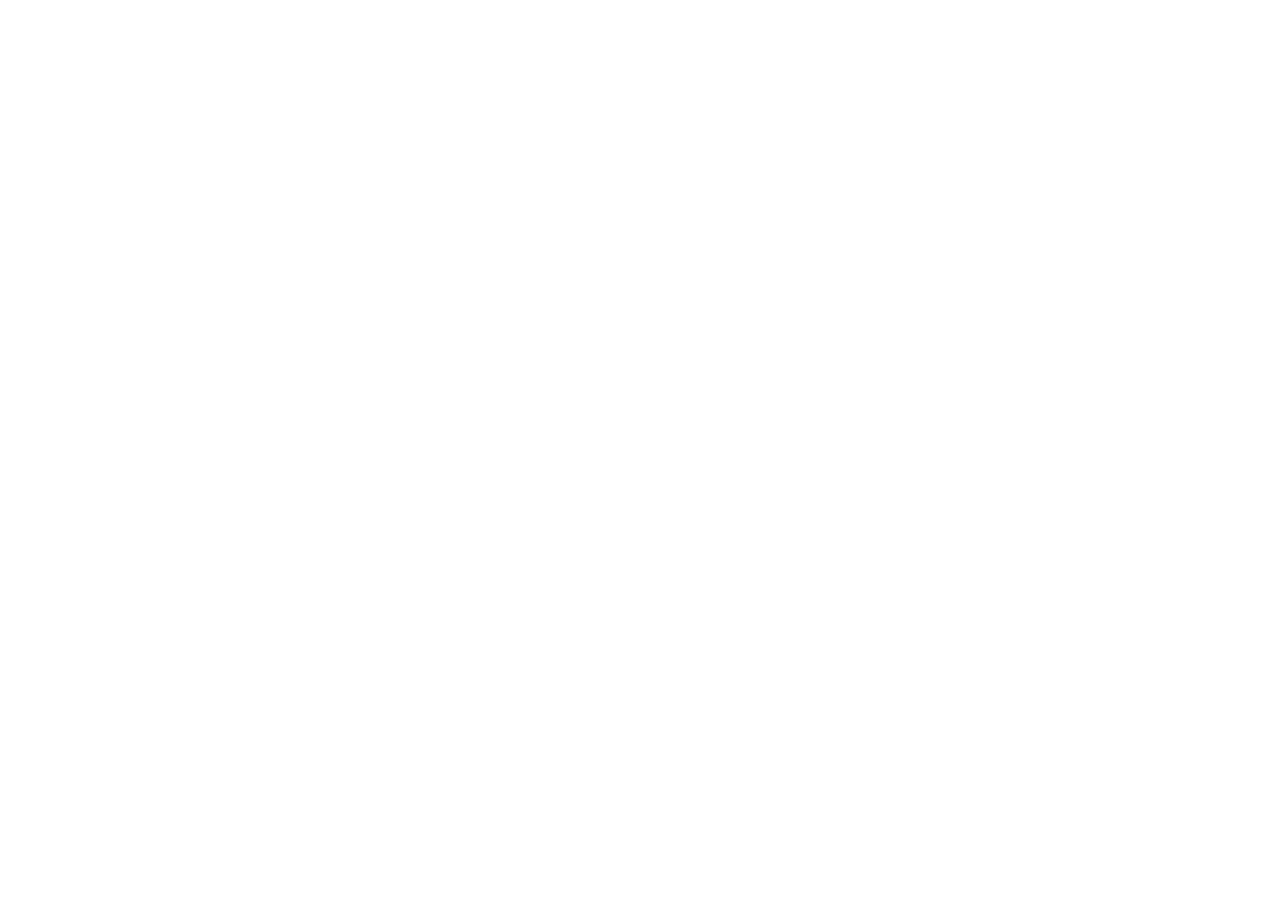
==== assignment3/shop.html @ 18c0f787 "assignment2" ====
<!DOCTYPE html>
<html lang="en">
<head>
    <meta charset="UTF-8">
    <meta name="viewport" content="width=device-width, initial-scale=1.0">
    <title>Document</title>
</head>
<body>
    
</body>
</html>
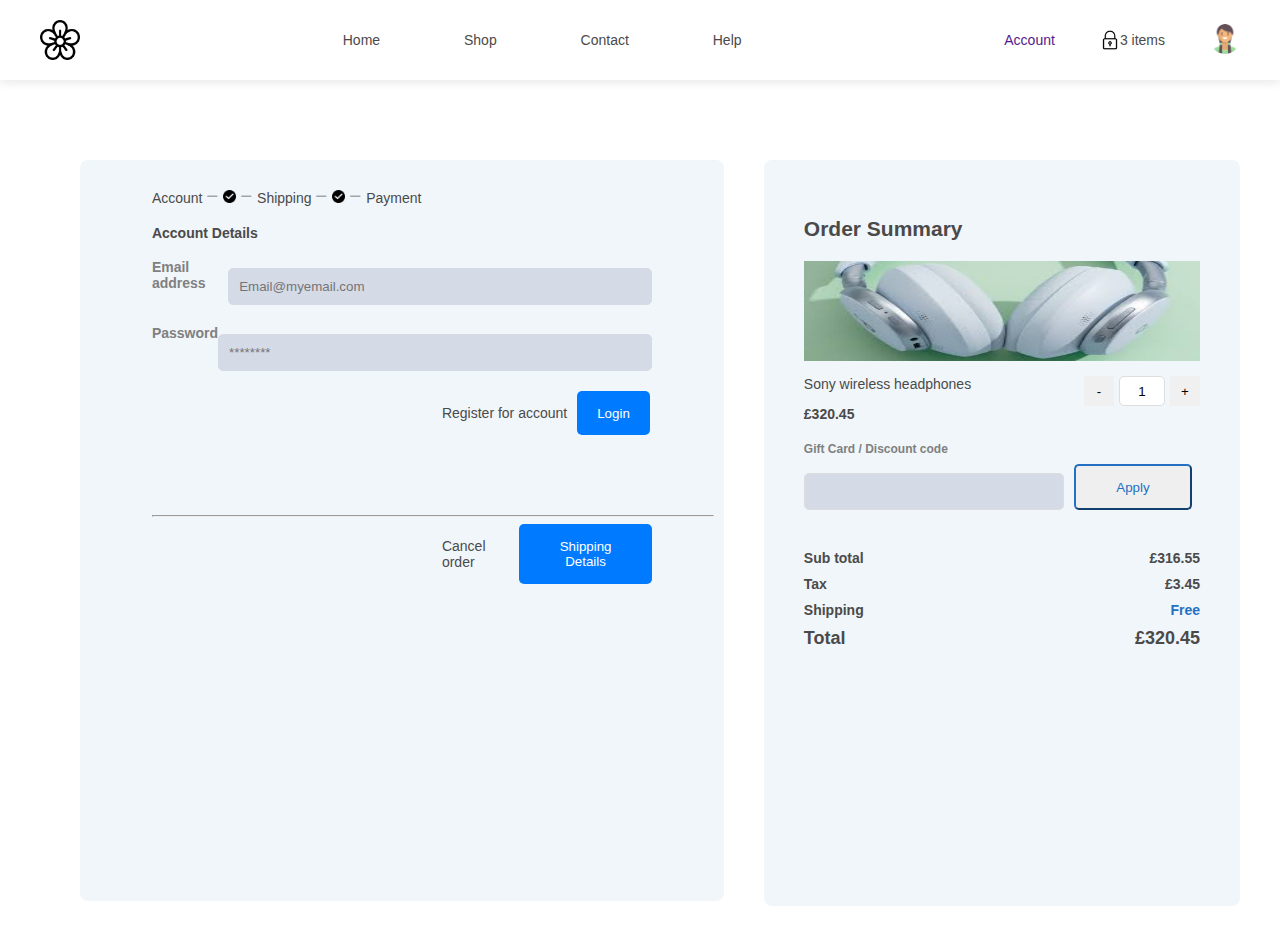
==== commit b420bfe0: "assignment3" ====
--- a/assignment3/shop.html
+++ b/assignment3/shop.html
@@ -3,9 +3,122 @@
 <head>
     <meta charset="UTF-8">
     <meta name="viewport" content="width=device-width, initial-scale=1.0">
-    <title>Document</title>
+    <title>shop</title>
+    <link rel="stylesheet" href="shop.css">
 </head>
 <body>
+    <nav>
+        <div class="navlinks">
+            <img src="./images/flower.png" alt="flower" height="40px" width="40px">
+       
+            <ul>
+                <li>Home</li>
+                <li>Shop</li>
+                <li>Contact</li>
+                <li>Help</li>
+            </ul> 
+        
+        <div class="account">
+            <a href="">Account</a>
+            <div class="cart">
+                <img src="./images/padlock.png" alt="padlock icon" width="20px" height="20px" >
+                <span>3 items</span>
+            </div> 
+            <div class="profile">
+                <img src="./images/girl.png" alt="Profile Image" width="30px" width="30px" >
+            </div>
+           
+        </div>
+    </nav>  
+    <main>
+        <div class="account-container">
+            <div class="form">
+                <section class="form-top">
+                    <span>Account</span>
+                    <img src="./images/remove.png"  width="13px" width="13px" >
+                    <img src="./images/checked.png" width="13px" width="13px" >
+                    <img src="./images/remove.png"  width="13px" width="13px" >
+            
+                    <span>Shipping</span>
+                    <img src="./images/remove.png"  width="13px" width="13px" >
+                    <img src="./images/checked.png"  width="13px" width="13px" >
+                    <img src="./images/remove.png"  width="13px" width="13px" >
+                    <span>Payment</span>
+                </section>
+                <h4>Account Details</h4>
+                <form>
+    
+                    <div class="input">
+                        <label for="email">Email address</label>
+                        <input type="email" id="email" placeholder="Email@myemail.com">
+                    </div>
+                    <div class="input">
+                        <label for="password">Password</label>
+                        <input type="password" id="password" placeholder="********">
+                    </div>
+                    <div class="register">
+                        <p class="register-account">Register for account</p>
+                        <button type="submit" class="login">Login</button>
+                    </div>
+                    <hr>
+                    <div class="register">
+                        <p class="cancel-order">Cancel order</p>
+                        <button type="shipping-details" class="login">Shipping Details</button>
+                    </div>
+                    </div>
+                </form>
+
+            </div>
+        </div>
+        <div class="order-summary">
+            <h2>Order Summary</h2>
+            <div class="product">
+                <img src="./images/headphones.jpeg" alt="Sony wireless headphones" width="100%" height="100px">
+                <div class="product-info">
+                    <div class="productinfo">
+                    <span>Sony wireless headphones</span>
+                    
+                    <div class="quantity">
+                        <button type="button">-</button>
+                        <input type="text" value="1">
+                        <button type="button">+</button>
+                    </div>
+                    </div>
+                    <span class="price">£320.45</span>
+                </div>
+            </div>
+            <div class="discount">
+                <label for="discount-code">Gift Card / Discount code</label>
+                <div class="input">
+                    <input type="text" id="discount-code">
+                    <button type="button">Apply</button>
+                </div>
+                
+            </div>
+            <div class="summary-details">
+                <div class="subtotal">
+                    <span>Sub total</span>
+                    <span>£316.55</span>
+                </div>
+                <div class="tax">
+                    <span>Tax</span>
+                    <span>£3.45</span>
+                </div>
+                <div class="shipping">
+                    <span>Shipping</span>
+                    <span class="free">Free</span>
+                </div>
+                <div class="total">
+                    <span>Total</span>
+                    <span>£320.45</span>
+                </div>
+            </div>
+        </div>
+    </div>
+    
+    </main>
+    
+    
     
 </body>
 </html>--- a/assignment3/shop.css
+++ b/assignment3/shop.css
@@ -0,0 +1,260 @@
+body{
+    font-family: Arial, sans-serif;
+    margin: 0;
+    padding: 0;
+    background-color:white;
+    color: #4b4a4a;
+    font-size: 14px; 
+}
+main {
+    display: flex;
+    justify-content: center;
+    padding: 40px;
+}
+.navlinks{
+    display: flex;
+    justify-content: space-between;
+    align-items: center;
+    padding: 20px 40px;
+    border-bottom: #4b4a4a;
+    box-shadow: 0px 2px 10px rgba(0, 0, 0, 0.1);
+}
+ul{
+   list-style-type: none;
+   margin: 0px;
+   padding: 0px;
+    
+}
+li{
+    display: inline;
+    justify-content: space-between;
+    padding: 40px;
+   
+    
+}
+
+.account {
+    display: flex;
+    align-items: center;
+    gap: 45px;
+    
+    
+}
+a{
+    text-decoration: none;
+}
+.account .cart {
+    display: flex;
+    align-items: center;
+       
+}
+
+.profile img{
+    border-radius: 50%;
+}
+.account-container{
+    display: flex;
+    background-color:  rgb(240, 246, 250);
+    border-radius: 8px;
+    margin-top: 40px;
+    margin-left: 40px;
+    height: 79vh;
+    width: 65vw;
+    justify-content: center;
+    padding-top: 30px;
+}
+
+
+.form{
+    
+    width: 500px;
+}
+
+.input {
+    margin-bottom: 20px;
+    display: flex;
+    flex-direction: column;
+   
+}
+
+.input label {
+    margin-bottom: 8px;
+    font-weight: bold;
+    color: grey;
+    
+}
+
+.input input {
+    width: 100%;
+    margin-top: 9px;
+    padding: 10px;
+    background-color: rgb(213, 218, 231);
+    border: 1px solid  rgb(213, 218, 231);
+    border-radius: 5px;
+}
+
+.register {
+    display: flex;
+    gap: 10px;
+    margin-left: 290px;
+}
+
+.register .login {
+    background-color: #007bff;
+    color: white;
+    border: none;
+    padding: 10px 20px;
+    border-radius: 5px;
+    cursor: pointer;
+    
+}
+.cancel-order {
+    display: flex;
+    gap: 10px;
+    width: 70px;
+}
+
+.cancel-order .shipping-details {
+    background-color: #007bff;
+    color: white;
+    border: none;
+    padding: 10px 20px;
+    border-radius: 5px;
+    cursor: pointer;
+    
+}
+hr{
+    color: rgb(175, 173, 173);
+    width: 560px;
+    align-items: center;
+    justify-content: center;
+    margin-top: 80px;
+}
+.order-summary{
+    display: flex;
+    flex-direction: column;
+    background-color:  rgb(240, 246, 250);
+    border-radius: 8px;
+    margin-top: 40px;
+    margin-left: 40px;
+    height: 74vh;
+    width: 40vw;
+    padding: 40px; 
+}
+.order-actions {
+    display: flex;
+    justify-content: space-between;
+    margin-top: 20px;
+}
+
+.order-actions button {
+    border: none;
+    padding: 10px 20px;
+    border-radius: 5px;
+    cursor: pointer;
+}
+
+.cancel {
+    background-color: transparent;
+    color: #ff4d4d;
+    font-weight: bold;
+}
+
+.shipping .free {
+    color: #2471c4;
+    
+}
+
+.order-summary h2 {
+    margin-bottom: 20px;
+}
+
+.product {
+    display: flex;
+    flex-direction: column;
+    gap: 15px;
+    margin-bottom: 20px;
+}
+
+.product-info {
+    display: flex;
+    flex-direction: column;
+    justify-content: space-between;
+}
+.productinfo{
+    display: flex;
+    flex-direction: row;
+    justify-content: space-between;
+}
+
+.product-info .price {
+    font-weight: bold;
+}
+
+.quantity {
+    display: flex;
+    gap: 5px;
+}
+
+.quantity button {
+    width: 30px;
+    height: 30px;
+    border: none;
+    background-color: #f0f0f0;
+    cursor: pointer;
+}
+
+.quantity input {
+    width: 40px;
+    text-align: center;
+    border: 1px solid #ddd;
+    border-radius: 5px;
+}
+
+.discount {
+    margin-bottom: 20px;
+}
+
+.discount label {
+    display: block;
+    margin-bottom: 8px;
+    font-weight: bold;
+    color: grey;
+    font-size: 12px;
+}
+
+.discount input {
+    padding: 10px;
+    border: 1px solid #ddd;
+    border-radius: 5px;
+    margin-right: 10px;
+    width:60%;
+}
+
+.discount button {
+    padding: 10px;
+    border-color: #2471c4;
+    color: #2471c4;
+    border-radius: 5px;
+    cursor: pointer;
+    width: 30%;
+}
+.input{
+    display: flex;
+    flex-direction: row;
+}
+.summary-details {
+    display: flex;
+    flex-direction: column;
+    gap: 10px;
+}
+
+.summary-details div {
+    display: flex;
+    justify-content: space-between;
+    font-weight: bold;
+}
+
+.total {
+    font-size: 18px;
+}
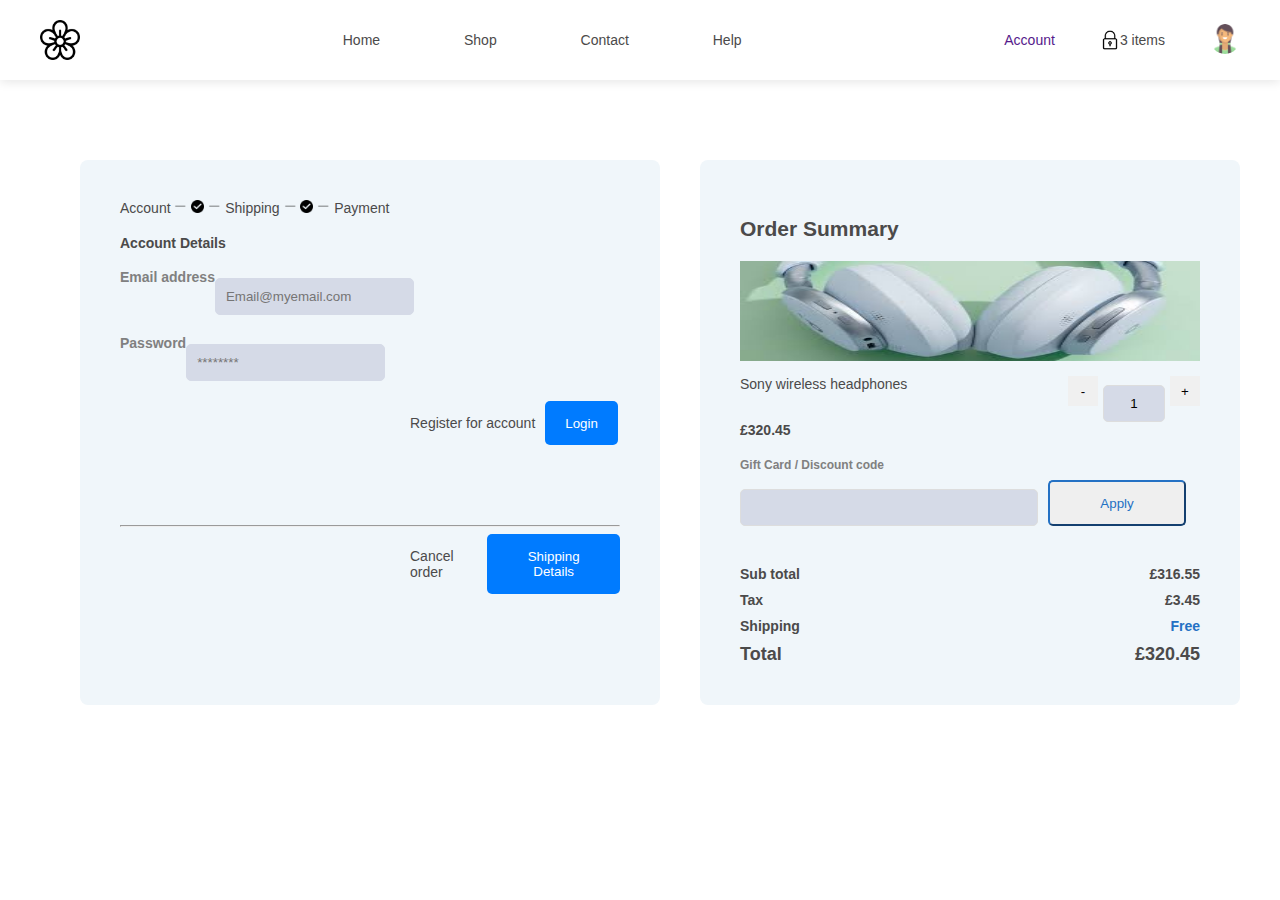
==== commit 22775143: "assignment5" ====
--- a/assignment3/shop.html
+++ b/assignment3/shop.html
@@ -17,6 +17,7 @@
                 <li>Contact</li>
                 <li>Help</li>
             </ul> 
+            
         
         <div class="account">
             <a href="">Account</a>
@@ -25,7 +26,7 @@
                 <span>3 items</span>
             </div> 
             <div class="profile">
-                <img src="./images/girl.png" alt="Profile Image" width="30px" width="30px" >
+                <img src="./images/girl.png" alt="Profile Image" width="30px" height="30px" >
             </div>
            
         </div>
@@ -35,18 +36,19 @@
             <div class="form">
                 <section class="form-top">
                     <span>Account</span>
-                    <img src="./images/remove.png"  width="13px" width="13px" >
-                    <img src="./images/checked.png" width="13px" width="13px" >
-                    <img src="./images/remove.png"  width="13px" width="13px" >
+                    <img src="./images/remove.png"  width="13px" height="13px" >
+                    <img src="./images/checked.png" width="13px" height="13px" >
+                    <img src="./images/remove.png"  width="13px" height="13px" >
             
                     <span>Shipping</span>
-                    <img src="./images/remove.png"  width="13px" width="13px" >
-                    <img src="./images/checked.png"  width="13px" width="13px" >
-                    <img src="./images/remove.png"  width="13px" width="13px" >
+                    <img src="./images/remove.png"  width="13px" height="13px" >
+                    <img src="./images/checked.png"  width="13px" height="13px" >
+                    <img src="./images/remove.png"  width="13px" height="13px" >
                     <span>Payment</span>
                 </section>
                 <h4>Account Details</h4>
                 <form>
+                
     
                     <div class="input">
                         <label for="email">Email address</label>
--- a/assignment3/shop.css
+++ b/assignment3/shop.css
@@ -10,6 +10,10 @@
     display: flex;
     justify-content: center;
     padding: 40px;
+
+    & > *{
+        flex: 1;
+    }
 }
 .navlinks{
     display: flex;
@@ -58,10 +62,9 @@
     border-radius: 8px;
     margin-top: 40px;
     margin-left: 40px;
-    height: 79vh;
-    width: 65vw;
+    padding: 40px; 
     justify-content: center;
-    padding-top: 30px;
+    
 }
 
 
@@ -84,15 +87,21 @@
     
 }
 
-.input input {
-    width: 100%;
+.input{
+    display: flex;
+    flex-direction: column;
+
+}
+
+
+input {
+    display: grid;
     margin-top: 9px;
     padding: 10px;
     background-color: rgb(213, 218, 231);
     border: 1px solid  rgb(213, 218, 231);
     border-radius: 5px;
 }
-
 .register {
     display: flex;
     gap: 10px;
@@ -125,7 +134,7 @@
 }
 hr{
     color: rgb(175, 173, 173);
-    width: 560px;
+    
     align-items: center;
     justify-content: center;
     margin-top: 80px;
@@ -137,8 +146,6 @@
     border-radius: 8px;
     margin-top: 40px;
     margin-left: 40px;
-    height: 74vh;
-    width: 40vw;
     padding: 40px; 
 }
 .order-actions {
